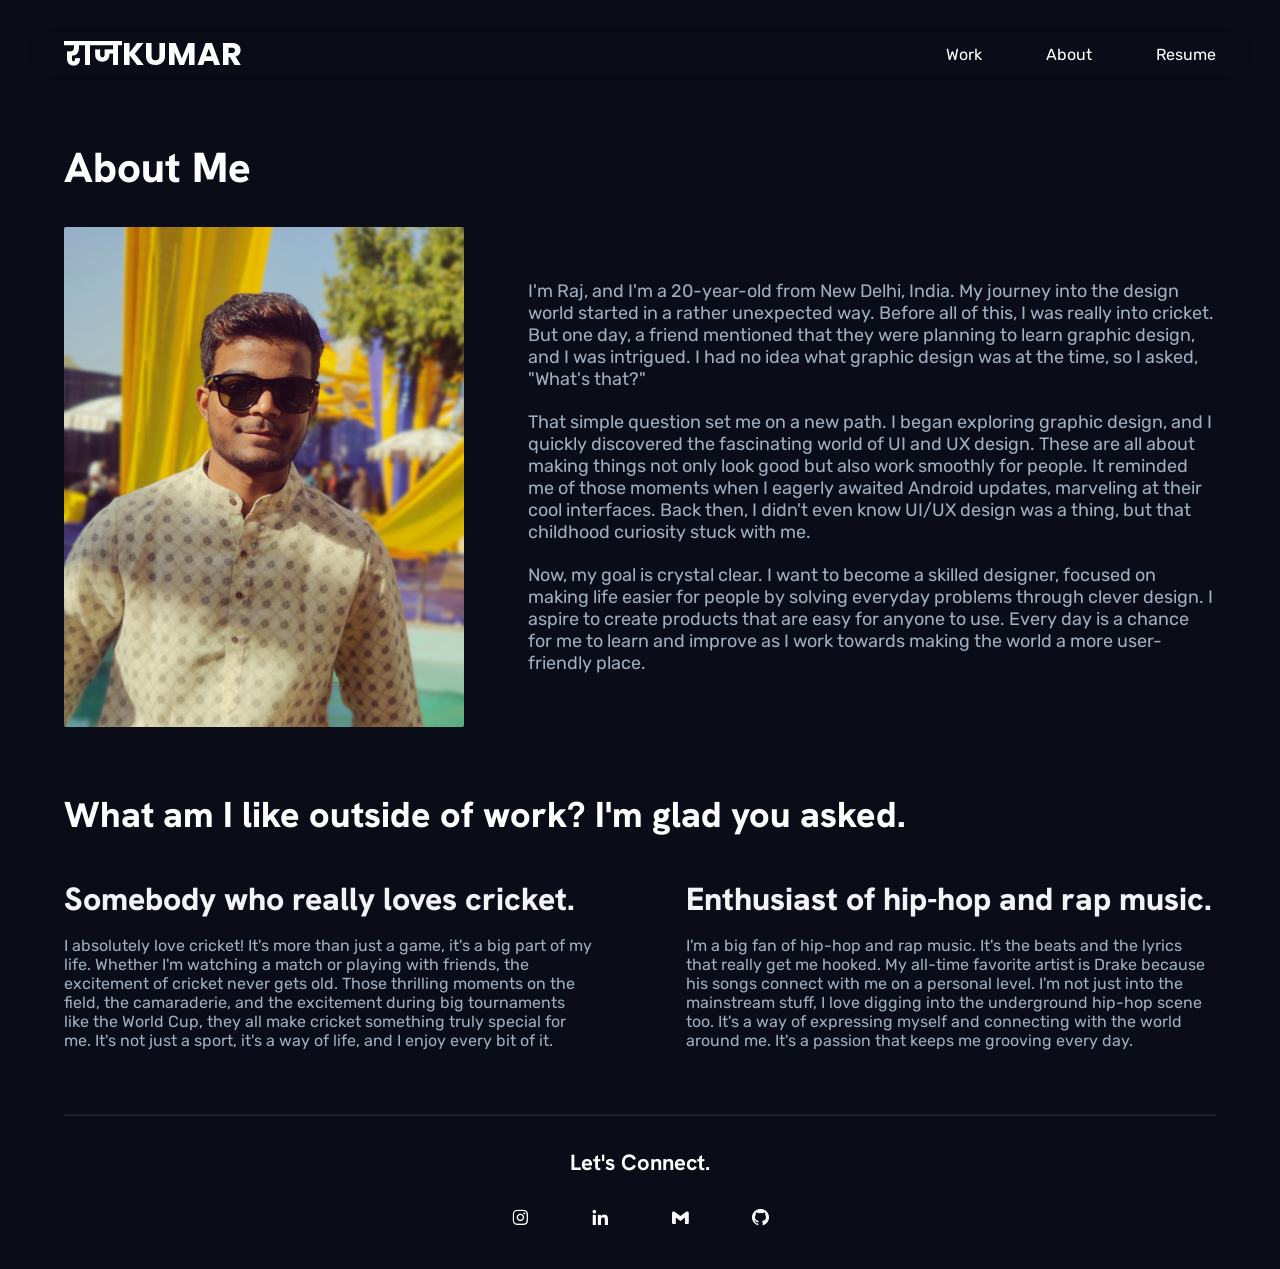
==== about.html @ a44aae08 "logo" ====
<!DOCTYPE html>
<html lang="en">
<head>
    <meta charset="UTF-8">
    <!-- <link rel="shortcut icon" type="x-icon" href="/assets/mylogo.png"> -->
    <meta name="viewport" content="width=device-width, initial-scale=1.0">
    <title>About</title>
    <link rel="stylesheet" href="https://unpkg.com/aos@next/dist/aos.css" />
    <link rel="stylesheet" href="portfolio.css">
    <link href='https://unpkg.com/boxicons@2.1.4/css/boxicons.min.css' rel='stylesheet'>
</head>
<body>
    <header class="header">
        <a href="" class="logo">राजKUMAR</a>
        <input type="checkbox" id="check">
        <label for="check" class="icons">
            <i class='bx bx-menu' id="menu-icon"></i>
            <i class='bx bx-x' id="close-icon"></i>
        </label>
        <nav class="navbar">
            <a href="index.html">Work</a>
            <a href="about.html">About</a>
            <a href="https://drive.google.com/file/d/1mT6fViqq5W_BHvOGRL65xUou-AU0VPYD/view?usp=drivesdk" target="_blank">Resume</a>
        </nav>
    </header>
    <main data-aos="zoom">
        <h5 class="about">About Me</h5>
        <div class="me-section">
            <img src="./assets/IMG_20230720_171035_778.jpg" class="me">
            <div class="myself">
            <p>I'm Raj, and I'm a 20-year-old from New Delhi, India. My journey into the design world started in a rather unexpected way. Before all of this, I was really into cricket. But one day, a friend mentioned that they were planning to learn graphic design, and I was intrigued. I had no idea what graphic design was at the time, so I asked, "What's that?"</p>
            <br>
            <p>That simple question set me on a new path. I began exploring graphic design, and I quickly discovered the fascinating world of UI and UX design. These are all about making things not only look good but also work smoothly for people. It reminded me of those moments when I eagerly awaited Android updates, marveling at their cool interfaces. Back then, I didn't even know UI/UX design was a thing, but that childhood curiosity stuck with me.</p>
            <br>
            <p>Now, my goal is crystal clear. I want to become a skilled designer, focused on making life easier for people by solving everyday problems through clever design. I aspire to create products that are easy for anyone to use. Every day is a chance for me to learn and improve as I work towards making the world a more user-friendly place.</p>
            </div>
        </div>
        <h6 class="question">What am I like outside of work? I'm glad you asked.</h6>
        <div class="hobbies">
            <div id="cricket">
                <h6>
                    Somebody who really loves cricket.
                </h6>
                <p>I absolutely love cricket! It's more than just a game, it's a big part of my life. Whether I'm watching a match or playing with friends, the excitement of cricket never gets old. Those thrilling moments on the field, the camaraderie, and the excitement during big tournaments like the World Cup, they all make cricket something truly special for me. It's not just a sport, it's a way of life, and I enjoy every bit of it.</p>
            </div>
            <div id="music">
                <h6>
                    Enthusiast of hip-hop and rap music.
                </h6>
                <p>I'm a big fan of hip-hop and rap music. It's the beats and the lyrics that really get me hooked. My all-time favorite artist is Drake because his songs connect with me on a personal level. I'm not just into the mainstream stuff, I love digging into the underground hip-hop scene too. It's a way of expressing myself and connecting with the world around me. It's a passion that keeps me grooving every day.</p>
            </div>
        </div>
    </main>
    <footer class="footer">
        <hr>
        <h5 id="bottom-text">Let's Connect.</h5>
    <div class="social"><div class="bottom-icons">
            <a href="https://instagram.com/rajkumar.uiux?igshid=OGQ5ZDc2ODk2ZA==" target="_blank">
                <i class='bx bxl-instagram'></i>
            </a>
            <a href="https://www.linkedin.com/in/raj-kumar-0588a4281" target="_blank">
                <i class='bx bxl-linkedin' ></i>
            </a>
            <a href="mailto:rahulkumxr@gmail.com" target="_blank">
                <i class='bx bxl-gmail' ></i>
            </a>
            <a href="https://github.com/rajkumxr" target="_blank">
                <i class='bx bxl-github' ></i>
            </a>
        </div>
    </div>
    </footer>
    <script src="https://unpkg.com/aos@next/dist/aos.js"></script>
  <script>
    AOS.init({
        offset: 300,
            duration: 700,
            easing: 'ease',
    });
  </script>
</body>
</html>
---- portfolio.css ----
@import url('https://fonts.googleapis.com/css2?family=Hanken+Grotesk:wght@400;500;600;700;800;900&display=swap');
@import url('https://fonts.googleapis.com/css2?family=Rubik:wght@400;500;600;700;800;900&display=swap');
@import url('https://fonts.googleapis.com/css2?family=Poppins:wght@500;600;700;800&display=swap');

*{
    margin: 0;
    padding: 0;
    box-sizing: border-box;
    font-family: 'Hanken Grotesk', sans-serif;
}
html{
    scroll-behavior: smooth;
}

body{
    min-height: 100vh;
    background-color: rgb(10, 13, 23);
}
.header{
    position: sticky;
    top: 0;
    left: 0;
    width: 100%;
    padding: 30px 64px;
    display: flex;
    justify-content: space-between;
    align-items: center ;
    z-index: 100 ;
}
.header::before {
    content: '';
    position: absolute;
    top: 0;
    left: 0;
    width: 100%;
    height: 100%;
    background: transparent;
    backdrop-filter: saturate(100%) blur(20px);
    z-index: -1;
}
.logo{
    font-size: 32px;
    color: white;
    text-decoration: none;
    font-weight: 700;
    font-family: 'poppins', sans-serif;
}

.navbar a{
    font-size: 16px;
    color: white;
    text-decoration: none;
    font-weight: 400;
    margin-left: 60px;
    font-family: 'rubik', sans-serif;
}
#check{
    display: none;
}
.icons{
    position: absolute;
    right: 5%;
    font-size: 30px;
    color: white;
    cursor: pointer;
    display: none;
}
/* .main{
    height: 100vh;
} */
#memoji{
    display: flex;
    align-items: center;
    justify-content: center;
    padding: 16px 0px;
}
#memoji-photo{
    height: 264px;
    width: 264px;
    background-image: url(./assets/memoji.jpeg);
    background-size: cover;
    background-position: center;
    background-repeat: no-repeat;
    background-origin: content-box;
    border-radius: 50%;
}
.heading{
    font-size: 40px;
    font-weight: 800;
    margin:auto;
    max-width: 1024px;
    color: #ffffff;
    text-align: center;
    min-height: 104px;
}
.para{
    font-size: 22px;
    font-family: 'rubik', sans-serif;
    margin: auto;
    color: rgb(160, 174, 192);
    max-width: 1024px;
    text-align: center;
    padding-bottom: 32px;
}
#navbutton{
    padding: 32px;
    display: flex;
    justify-content: center;
    align-items: center;
}
.dive-in{
    font-weight: 500;
    color: white;
    font-size: 16px;
    font-family: 'rubik', sans-serif;
    padding: 12px 16px;
    border-radius: 4px;
    background-image: linear-gradient(#3f78e1, #0b50c0);
    display: flex;
    align-items: center;
    justify-content: center;
    border: none;
    text-decoration: none;
}
.dive-in:hover{
    background-image: linear-gradient(#2d67d3, #0b47a8);
    cursor: pointer;
}
.dive-in #arrow-down{
    font-size: 24px;
    padding-left: 4px;
}
#scroll{
    height: 100%;
    width: 100%;
    padding-top: 112px;

}
#selected{
    font-size: 36px;
    font-weight: 800;
    margin: 0px 64px 32px;
    color: #ffffff;
}

.row-1{
    display: flex;
    justify-content: space-between;
    align-items: center;
    margin: 0px 64px 64px;
}

#moneytracker{
    width: 48%;
    height: 100%;
    overflow: hidden;
    text-decoration: none;
}
#moneytracker .img{
    height: 430px;
    background-image: url(./assets/Moneytracker.jpg);
    background-size: cover;
    background-position: center;
    background-repeat: no-repeat;
    background-origin: content-box;
    margin-bottom: 32px;
    border-radius: 2px;
}
#moneytracker h6{
    font-size: 30px;
    font-weight: 800;
    margin-bottom: 8px;
    color: white;
}
#moneytracker p{
    color: rgb(160, 174, 192);
    font-family: 'rubik', sans-serif;
    font-size: 18px;
}
#website h6{
    font-size: 30px;
    font-weight: 800;
    margin-bottom: 8px;
    color: white;
}
#website p{
    color: rgb(160, 174, 192);
    font-family: 'rubik', sans-serif;
    font-size: 18px;
}
#website{
    width: 48%;
    height: 100%;
    overflow: hidden;
    text-decoration: none;
}
#website .img{
    height: 430px;
    background-image: url(./assets/Website.jpg);
    background-size: cover;
    background-position: center;
    background-repeat: no-repeat;
    background-origin: content-box;
    margin-bottom: 32px;
    border-radius: 2px;
}


.row-2{
    display: flex;
    justify-content: space-between;
    align-items: center;
    margin: 0px 64px 64px;
}

#isro{
    width: 48%;
    height: 100%;
    overflow: hidden;
    text-decoration: none;
}
#isro .img{
    height: 430px;
    background-image: url(./assets/bg.jpg);
    background-size: cover;
    background-position: center;
    background-repeat: no-repeat;
    background-origin: content-box;
    margin-bottom: 32px;
    border-radius: 2px;
}
#isro h6{
    font-size: 30px;
    font-weight: 800;
    margin-bottom: 8px;
    color: white;
}
#isro p{
    color: rgb(160, 174, 192);
    font-family: 'rubik', sans-serif;
    font-size: 18px;
}
#covid h6{
    font-size: 30px;
    font-weight: 800;
    margin-bottom: 8px;
    color: white;
}
#covid p{
    color: rgb(160, 174, 192);
    font-family: 'rubik', sans-serif;
    font-size: 18px;
}
#covid{
    width: 48%;
    height: 100%;
    overflow: hidden;
    text-decoration: none;
}
#covid .img{
    height: 430px;
    background-image: url(./assets/Bg\ covid.jpg);
    background-size: cover;
    background-position: center;
    background-repeat: no-repeat;
    background-origin: content-box;
    margin-bottom: 32px;
    border-radius: 2px;
}

.footer hr{
    opacity: 0.1;
    color: #8E8E93;
    margin-bottom: 32px;
}
.footer{
    /* position: absolute;
    bottom: 0;
    top: 100%;
    left: 0;
    right: 0;  */
    margin: 0px 64px;
}
.footer .bottom-icons a{
    color: white;
}
#bottom-text{
    text-align: center;
    font-size: 22px;
    font-weight: 700;
    margin-bottom: 20px;
    color: white;
}
.bottom-icons{
    display: inline-flex;
    justify-content: space-between;
    align-items: center;
    font-size: 20px;
    margin-bottom: 32px;
    text-align: center;
}
.bottom-icons a{
    width: 80px;
    text-align: center;
}
.social{
    display: flex;
    justify-content: center;
    align-items: center;
}
.social .bottom-icons i{
    padding: 10px;
}

.me-section{
    margin: 0px 64px;
    margin-bottom: 64px;
    height: 400px;
    display: flex;
    justify-content: center;
    align-items: center;
}


.about{
    font-size: 42px;
    font-weight: 800;
    margin: 32px 64px;
    display: block;
    color: white;
}
.me{
    width: 350px;
    height: 100%;
    object-fit: cover;
    border-radius: 4px;
}
.myself{
    margin-left: 64px;
    display: block;
}
.myself p{
    font-family: 'rubik', sans-serif;
    font-size: 18px;
    color: rgb(160, 174, 192)
}

.question{
    font-size: 36px;
    font-weight: 800;
    margin: 0px 64px;
    margin-bottom: 40px;
    color: white;
}

.hobbies{
    margin: 0px 64px;
    display: flex;
    justify-content: space-between;
    align-items: center;
    margin-bottom: 64px;
    color: #F2F2F7;
}

#cricket{
    width: 46%;
}
#music{
    width: 46%;
}

#cricket h6{
    font-size: 32px;
    font-weight: 800;
    margin-bottom: 16px;
}
#cricket p{
    color: rgb(160, 174, 192);
    font-family: 'rubik', sans-serif;
    font-size: 18px;
}

#music h6{
    font-size: 32px;
    font-weight: 800;
    margin-bottom: 16px;
}

#music p{
    color: rgb(160, 174, 192);
    font-family: 'rubik', sans-serif;
    font-size: 18px;
}
.social .bottom-icons i:hover{
    background-color: rgba(51, 58, 96, 0.441);
    border-radius: 4px;
}

.head{
    height: 100vh;
    color: rgb(160, 174, 192);
    display: flex;
    align-items: center;
    justify-content: center;
}

@media (max-width: 1312px) {
    #moneytracker .img{
        height: 370px;
        background-image: url(./assets/Moneytracker.jpg);
        background-size: cover;
        background-position: center;
        background-repeat: no-repeat;
        background-origin: content-box;
        margin-bottom: 32px;
        border-radius: 2px;
    }
    #website .img{
        height: 370px;
        background-image: url(./assets/Website.jpg);
        background-size: cover;
        background-position: center;
        background-repeat: no-repeat;
        background-origin: content-box;
        margin-bottom: 32px;
        border-radius: 2px;
    }

    #isro .img{
        height: 370px;
        background-image: url(./assets/bg.jpg);
        background-size: cover;
        background-position: center;
        background-repeat: no-repeat;
        background-origin: content-box;
        margin-bottom: 32px;
        border-radius: 2px;
    }
    #covid .img{
        height: 370px;
        background-image: url(./assets/Bg\ covid.jpg);
        background-size: cover;
        background-position: center;
        background-repeat: no-repeat;
        background-origin: content-box;
        margin-bottom: 32px;
        border-radius: 2px;
    }
    
    .me-section{
        margin: 0px 64px;
        margin-bottom: 64px;
        height: 100%;
        display: flex;
        justify-content: center;
        align-items: center;
    }
    .me{
        width: 400px;
        height: 500px;
        object-fit: cover;
        border-radius: 2px;
    }
    .myself{
        font-size: 16px;
        margin-left: 64px;
        display: block;
        color: #F2F2F7;
        text-overflow: clip;
    }
    #cricket p{
        font-size: 16px;
    }
    #music p{
        font-size: 16px;
    }
    .social .bottom-icons i:hover{
        background-color: rgba(51, 58, 96, 0.441);
        border-radius: 4px;
    }

}

@media (max-width: 992px) {
    .header{
        padding: 20px 32px;
    }
    .heading{
        font-size: 48px;
        font-weight: 800;
        text-align: center;
        margin: auto;
        max-width: 664px;
        min-height: 249px;
    }
    .para{
        font-size: 22px;
        font-family: 'rubik', sans-serif;
        text-align: center;
        margin: auto;
        color: rgb(160, 174, 192);
        max-width: 664px;
    }
    #selected{
        font-size: 36px;
        font-weight: 800;
        margin: 0px 32px 32px;
        color: #ffffff;
    }
    
    .row-1{
        display: block;
        margin: 0px 32px;
    }
    #moneytracker{
        width: 100%;
        height: 100%;
        text-decoration: none;
    }
    #moneytracker .img{
        height: 460px;
        background-image: url(./assets/Moneytracker.jpg);
        background-size: cover;
        background-position: center;
        background-repeat: no-repeat;
        background-origin: content-box;
        margin-bottom: 24px;
        border-radius: 2px;
    }
    #moneytracker h6{
        font-size: 30px;
        font-weight: 800;
        margin-bottom: 8px;
        color: white;
    }
    #moneytracker p{
        font-size: 20px;
        color: rgb(160, 174, 192);
        margin-bottom: 32px;
    }
    #website{
        width: 100%;
        height: 100%;
        text-decoration: none;
    }
    #website .img{
        height: 520px;
        background-image: url(./assets/Website.jpg);
        background-size: cover;
        background-position: center;
        background-repeat: no-repeat;
        background-origin: content-box;
        margin-bottom: 24px;
        border-radius: 2px;
    }
    #website h6{
        font-size: 30px;
        font-weight: 800;
        margin-bottom: 8px;
        color: white;
    }
    #website p{
        font-size: 20px;
        color: rgb(160, 174, 192);
        margin-bottom: 32px;
    }

    .row-2{
        display: block;
        margin: 0px 32px;
    }
    #isro{
        width: 100%;
        height: 100%;
        text-decoration: none;
    }
    #isro .img{
        height: 520px;
        background-image: url(./assets/bg.jpg);
        background-size: cover;
        background-position: center;
        background-repeat: no-repeat;
        background-origin: content-box;
        margin-bottom: 24px;
        border-radius: 2px;
    }
    #isro h6{
        font-size: 30px;
        font-weight: 800;
        margin-bottom: 8px;
        color: white;
    }
    #isro p{
        font-size: 20px;
        color: rgb(160, 174, 192);
        margin-bottom: 32px;
    }
    #covid{
        width: 100%;
        height: 100%;
        text-decoration: none;
    }
    #covid .img{
        height: 520px;
        background-image: url(./assets/Bg\ covid.jpg);
        background-size: cover;
        background-position: center;
        background-repeat: no-repeat;
        background-origin: content-box;
        margin-bottom: 24px;
        border-radius: 2px;
    }
    #covid h6{
        font-size: 30px;
        font-weight: 800;
        margin-bottom: 8px;
        color: white;
    }
    #covid p{
        font-size: 20px;
        color: rgb(160, 174, 192);
        margin-bottom: 32px;
    }
    .about{
        font-size: 40px;
        font-weight: 800;
        margin: 32px 32px;
    }
    .me-section{
        margin: 0px 32px;
        height: 100%;
        display: block;
        margin: auto;
        width: 100%;
    }
    .me{
        width: 650px;
        height: 700px;
        object-fit: cover;
        display: block;
        margin: auto;
        margin-bottom: 32px;
        border-radius: 2px;
    }
    .myself{
        margin: 0px 32px;
        margin-bottom: 32px;
        display: block;
        font-size: 20px;
        height: 100%;
    }
    .question{
        font-size: 30px;
        font-weight: 800;
        margin: 0px 32px;
        margin-bottom: 32px;
    }
    .hobbies{
        margin: 0px 32px;
        display: block;
        margin-bottom: 32px;
    }
    #cricket h6{
        font-size: 30px;
        font-weight: 800;
        margin-bottom: 16px;
    }
    #cricket p{
        font-size: 20px;
        margin-bottom: 32px;
    }
    #music h6{
        font-size: 30px;
        font-weight: 800;
        margin-bottom: 16px;
    }
    #music p{
        font-size: 20px;
        margin-bottom: 32px;
    }
    #cricket{
        width: 100%;
        margin-bottom: 16px;
    }
    #music{
        width: 100%;
        margin-bottom: 16px;
    }
    .footer{
        margin: 0px 32px;
    }
    #bottom-text{
        text-align: center;
        font-size: 22px;
        margin: 16px;
    }
    .bottom-icons a{
        width: 80px;
        font-size: 22px;
    }

}
@media (max-width: 688px) {
    .icons{
        display: inline-flex;
    }
    #check:checked~.icons #menu-icon{
        display: none;
    }
    .icons #close-icon{
        display: none;
    }
    #check:checked~.icons #close-icon{
        display: block;
    }
    .navbar{
        position: absolute;
        top: 100%;
        left: 0;
        width: 100%;
        height: 0;
        background: transparent;
        backdrop-filter: blur(70px);
        overflow: hidden;
        transition: 0.3s ease;
    }
    #check:checked~.navbar{
        height: 170px;
    }
    .navbar a {
        display: block;
        font-size: 22px;
        margin: 20px;
        text-align: center;
    }
    #bottom-text{
        text-align: center;
        font-size: 20px;
        margin: 16px;
    }
    .bottom-icons a{
        width: 80px;
        font-size: 18px;
    }
    .footer{
        margin: 0px 32px;
    }
    /* .main{
        height: 100vh;
    } */
    #memoji-photo{
        height: 264px;
        width: 264px;
    }
    .heading{
        font-size: 28px;
        font-weight: 800;
        margin: 0px 16px;
        min-height: 148px;
    }
    .para{
        font-size: 18px;
        font-family: 'rubik', sans-serif;
        margin: 0px 16px;
        color: rgb(160, 174, 192);
    }
    #navbutton{
        padding: 48px;
    }
    #selected{
        font-size: 30px;
        font-weight: 800;
        margin: 0px 32px 16px;
        color: #ffffff;
        display: block;
    }
    
    .row-1{
        display: block;
        margin: 0px 32px 16px;
    }
    #moneytracker{
        width: 100%;
        height: 100%;
        text-decoration: none;
    }
    #moneytracker .img{
        height: 220px;
        background-image: url(./assets/Moneytracker.jpg);
        background-size: cover;
        background-position: center;
        background-repeat: no-repeat;
        background-origin: content-box;
        margin-bottom: 16px;
        border-radius: 2px;
    }
    #moneytracker h6{
        font-size: 26px;
        font-weight: 800;
        margin-bottom: 8px;
        color: white;
    }
    #moneytracker p{
        font-size: 18px;
        color: rgb(160, 174, 192);
        margin-bottom: 32px;
    }
    #website{
        width: 100%;
        height: 100%;
        text-decoration: none;
    }
    #website .img{
        height: 220px;
        background-image: url(./assets/Website.jpg);
        background-size: cover;
        background-position: center;
        background-repeat: no-repeat;
        background-origin: content-box;
        margin-bottom: 16px;
        border-radius: 2px;
    }
    #website h6{
        font-size: 26px;
        font-weight: 800;
        margin-bottom: 8px;
        color: white;
    }
    #website p{
        font-size: 18px;
        color: rgb(160, 174, 192);
    }

    .row-1{
        display: block;
        margin: 0px 32px 16px;
    }
    #isro{
        width: 100%;
        height: 100%;
        text-decoration: none;
    }
    #isro .img{
        height: 220px;
        background-image: url(./assets/bg.jpg);
        background-size: cover;
        background-position: center;
        background-repeat: no-repeat;
        background-origin: content-box;
        margin-bottom: 16px;
        border-radius: 2px;
    }
    #isro h6{
        font-size: 26px;
        font-weight: 800;
        margin-bottom: 8px;
        color: white;
    }
    #isro p{
        font-size: 18px;
        color: rgb(160, 174, 192);
        margin-bottom: 32px;
    }
    #covid{
        width: 100%;
        height: 100%;
        text-decoration: none;
    }
    #covid .img{
        height: 220px;
        background-image: url(./assets/Bg\ covid.jpg);
        background-size: cover;
        background-position: center;
        background-repeat: no-repeat;
        background-origin: content-box;
        margin-bottom: 16px;
        border-radius: 2px;
    }
    #covid h6{
        font-size: 26px;
        font-weight: 800;
        margin-bottom: 8px;
        color: white;
    }
    #covid p{
        font-size: 18px;
        color: rgb(160, 174, 192);
    }
    .about{
        font-size: 36px;
        font-weight: 800;
        margin: 16px 32px;
    }
    .me-section{
        margin: 0px 32px;
        height: 100%;
        display: block;
        margin: auto;
        width: 100%;
    }
    .me{
        width: 350px;
        height: 400px;
        object-fit: cover;
        display: block;
        margin: auto;
        margin-bottom: 32px;
        border-radius: 2px;
    }
    .myself{
        margin: 0px 32px;
        margin-bottom: 32px;
        display: block;
        height: 100%;
    }
    .myself p{
        font-size: 18px;
    }
    .question{
        font-size: 30px;
        font-weight: 800;
        margin: 0px 32px;
        margin-bottom: 16px;
    }
    .hobbies{
        margin: 0px 32px;
        display: block;
        margin-bottom: 32px;
    }
    #cricket h6{
        font-size: 28px;
        font-weight: 800;
        margin-bottom: 16px;
    }
    #cricket p{
        font-size: 18px;
    }
    #music h6{
        font-size: 28px;
        font-weight: 800;
        margin-bottom: 16px;
    }
    #music p{
        font-size: 18px;
    }
    #cricket{
        width: 100%;
        margin-bottom: 32px;
    }
    #music{
        width: 100%;
        margin-bottom: 32px;
    }
.head{
    height: 700px;
    color: rgb(160, 174, 192);
    text-align: center;
}
}
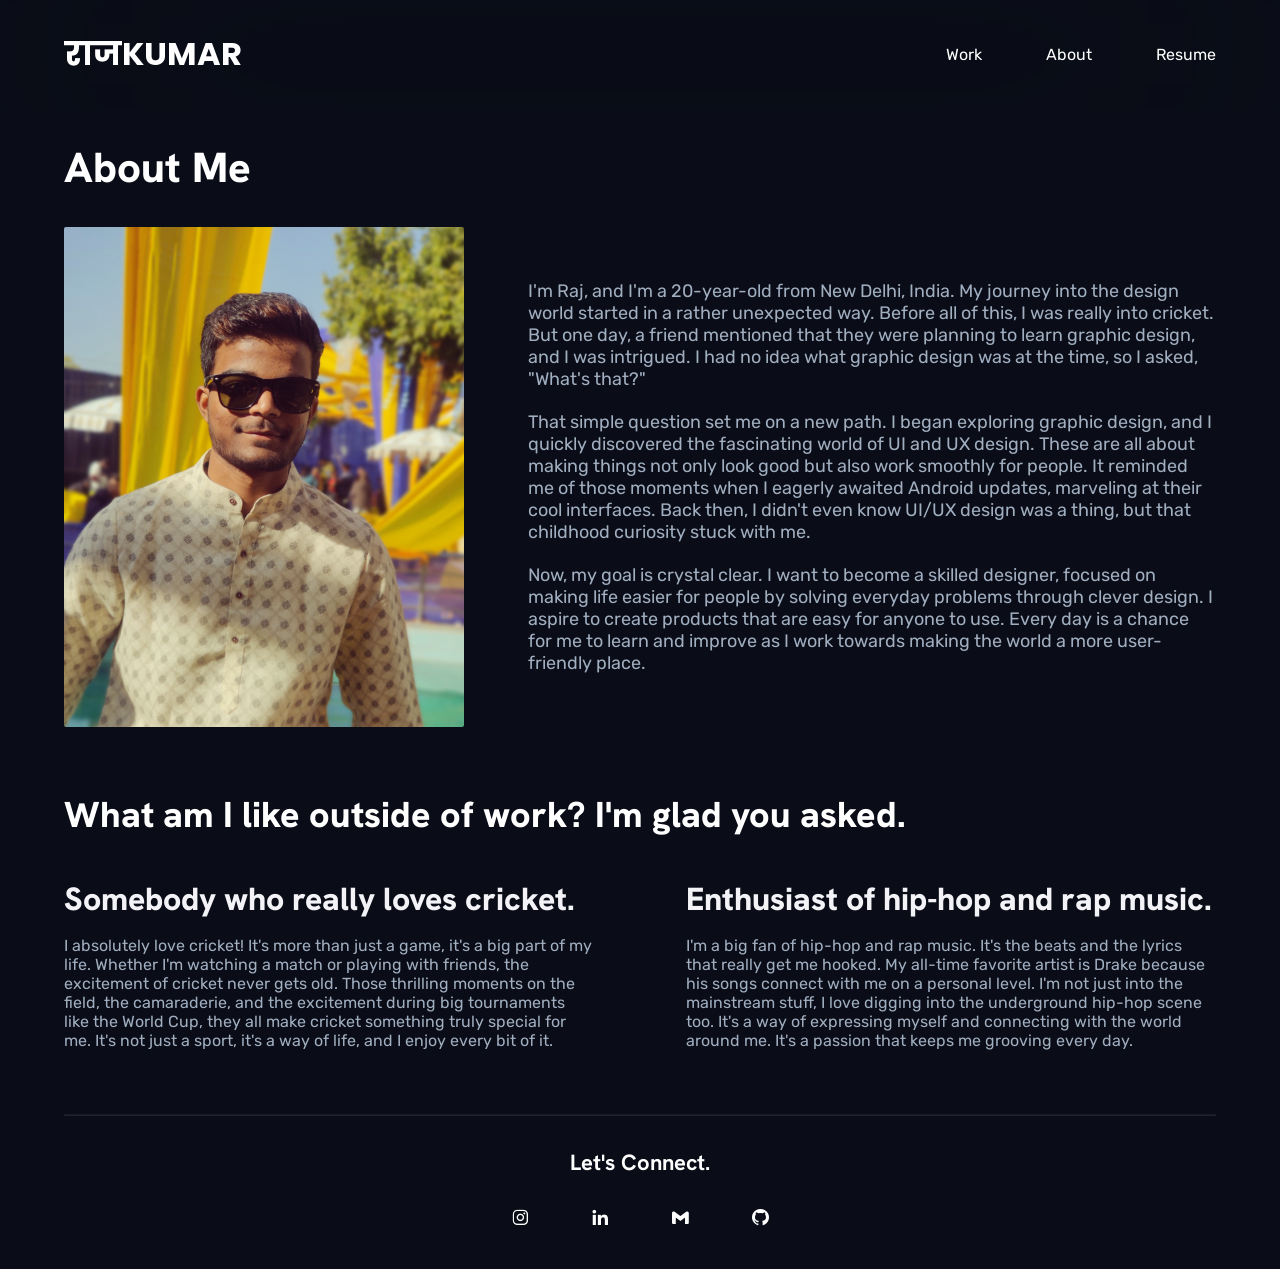
==== commit 59601a49: "logo" ====
--- a/about.html
+++ b/about.html
@@ -3,6 +3,7 @@
 <head>
     <meta charset="UTF-8">
     <!-- <link rel="shortcut icon" type="x-icon" href="/assets/mylogo.png"> -->
+    <link rel="shortcut icon" href="/favicon_io/favicon.ico" type="image/x-icon">
     <meta name="viewport" content="width=device-width, initial-scale=1.0">
     <title>About</title>
     <link rel="stylesheet" href="https://unpkg.com/aos@next/dist/aos.css" />
--- a/portfolio.css
+++ b/portfolio.css
@@ -35,7 +35,7 @@
     width: 100%;
     height: 100%;
     background: transparent;
-    backdrop-filter: saturate(100%) blur(20px);
+    backdrop-filter: saturate(100%) blur(132px);
     z-index: -1;
 }
 .logo{
@@ -720,7 +720,7 @@
         width: 100%;
         height: 0;
         background: transparent;
-        backdrop-filter: blur(70px);
+        backdrop-filter: saturate(100%) blur(132px);
         overflow: hidden;
         transition: 0.3s ease;
     }
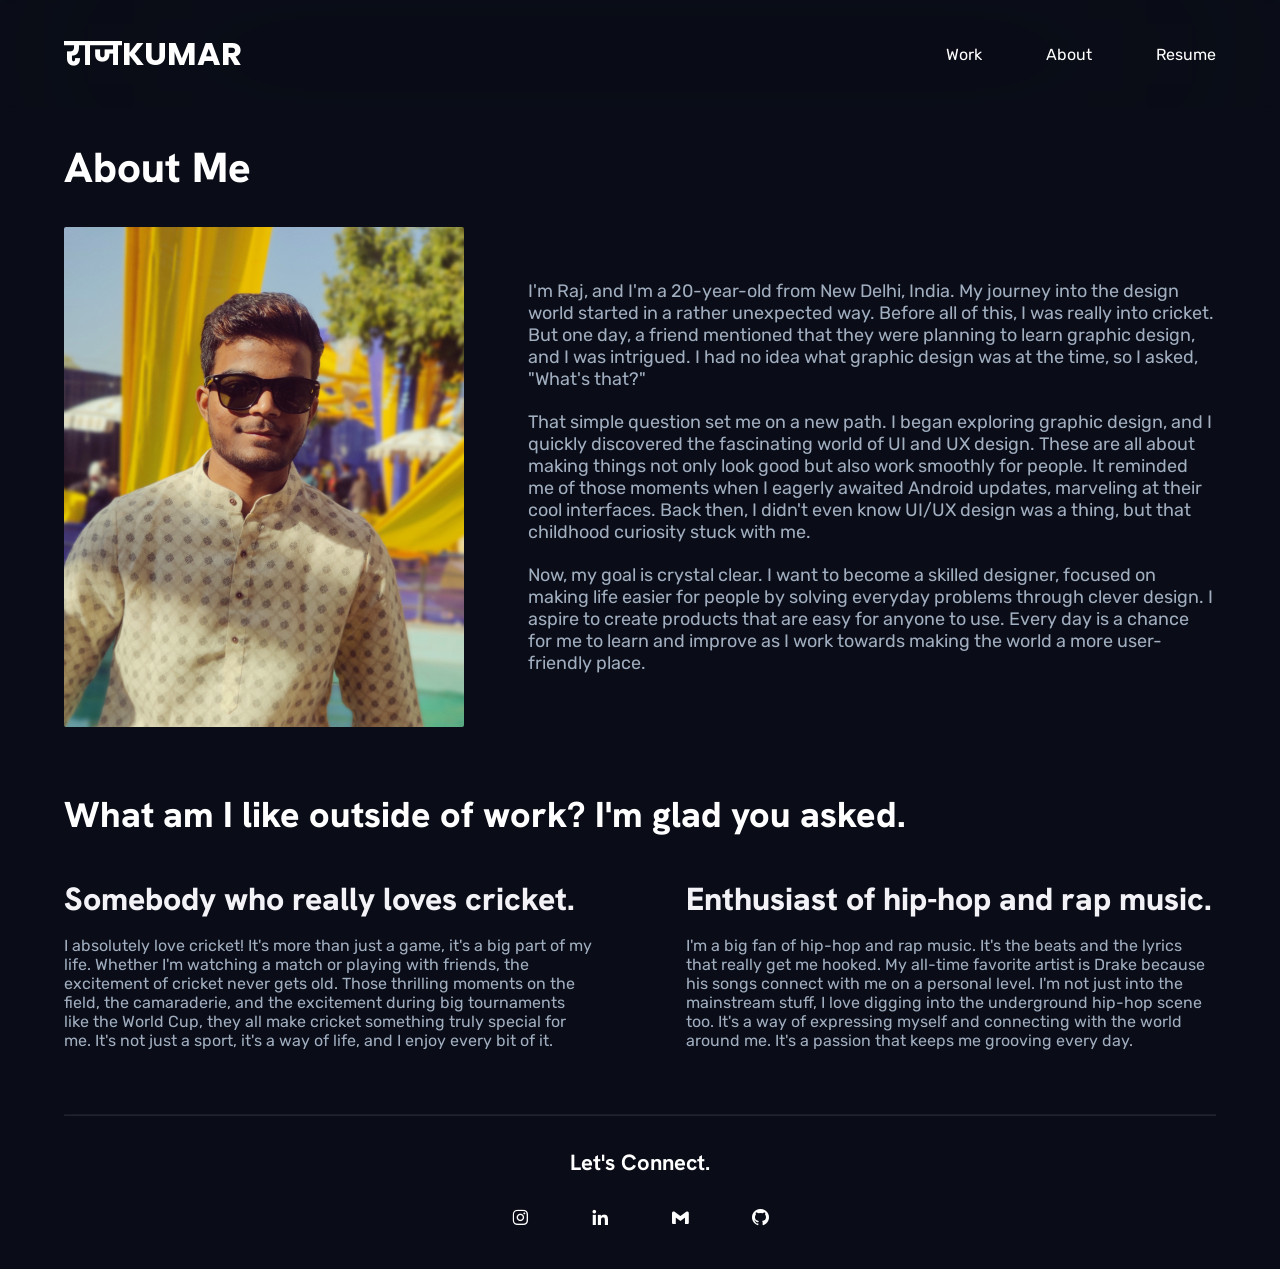
==== commit 00df379a: "aos" ====
--- a/about.html
+++ b/about.html
@@ -3,14 +3,14 @@
 <head>
     <meta charset="UTF-8">
     <!-- <link rel="shortcut icon" type="x-icon" href="/assets/mylogo.png"> -->
-    <link rel="shortcut icon" href="/favicon_io/favicon.ico" type="image/x-icon">
+    <link rel="shortcut icon" href="favicon.ico" type="image/x-icon">
     <meta name="viewport" content="width=device-width, initial-scale=1.0">
-    <title>About</title>
+    <title>About Me - Raj Kumar</title>
     <link rel="stylesheet" href="https://unpkg.com/aos@next/dist/aos.css" />
     <link rel="stylesheet" href="portfolio.css">
     <link href='https://unpkg.com/boxicons@2.1.4/css/boxicons.min.css' rel='stylesheet'>
 </head>
-<body>
+<body data-aos="zoom" data-aos-delay="300">
     <header class="header">
         <a href="" class="logo">राजKUMAR</a>
         <input type="checkbox" id="check">
@@ -24,7 +24,7 @@
             <a href="https://drive.google.com/file/d/1mT6fViqq5W_BHvOGRL65xUou-AU0VPYD/view?usp=drivesdk" target="_blank">Resume</a>
         </nav>
     </header>
-    <main data-aos="zoom">
+    <main>
         <h5 class="about">About Me</h5>
         <div class="me-section">
             <img src="./assets/IMG_20230720_171035_778.jpg" class="me">
--- a/portfolio.css
+++ b/portfolio.css
@@ -65,9 +65,9 @@
     cursor: pointer;
     display: none;
 }
-/* .main{
+.main{
     height: 100vh;
-} */
+} 
 #memoji{
     display: flex;
     align-items: center;
@@ -114,7 +114,7 @@
     font-size: 16px;
     font-family: 'rubik', sans-serif;
     padding: 12px 16px;
-    border-radius: 4px;
+    border-radius: 2px;
     background-image: linear-gradient(#3f78e1, #0b50c0);
     display: flex;
     align-items: center;
@@ -130,16 +130,15 @@
     font-size: 24px;
     padding-left: 4px;
 }
-#scroll{
+/* #scroll{
     height: 100%;
     width: 100%;
     padding-top: 112px;
-
-}
+} */
 #selected{
     font-size: 36px;
     font-weight: 800;
-    margin: 0px 64px 32px;
+    margin: 32px 64px;
     color: #ffffff;
 }
 
@@ -227,7 +226,7 @@
     background-repeat: no-repeat;
     background-origin: content-box;
     margin-bottom: 32px;
-    border-radius: 2px;
+    border-radius: 2x;
 }
 #isro h6{
     font-size: 30px;
@@ -268,6 +267,95 @@
     border-radius: 2px;
 }
 
+
+
+/* Writing */
+
+
+
+#line1{
+    opacity: 0.1;
+    color: #8E8E93;
+    margin: 0px 64px 32px;
+}
+
+#writing-section{
+    /* max-width: 1348px; */
+    margin: auto;
+    padding: 32px 64px;
+}
+#writing{
+    font-size: 36px;
+    font-weight: 800;
+    color: #ffffff;
+}
+.first-article{
+    padding: 32px 0px;
+    display: flex;
+    justify-content: space-between;
+    align-items: center;
+    text-decoration: none;
+}
+#info-1{
+    width: 72%;
+}
+#info-1 h6{
+    font-size: 30px;
+    font-weight: 800;
+    margin-bottom: 8px;
+    color: white;
+}
+#info-1 p{
+    color: rgb(160, 174, 192);
+    font-family: 'rubik', sans-serif;
+    font-size: 18px;
+}
+#f-a-bg{
+    width: 26%;
+    height: 240px;
+    background-image: url(./assets/writing/first.jpg);
+    background-size: cover;
+    background-position: center;
+    background-repeat: no-repeat;
+    background-origin: content-box;
+    border-radius: 2px;
+}
+.second-article{
+    padding: 32px 0px;
+    display: flex;
+    justify-content: space-between;
+    align-items: center;
+    text-decoration: none;
+}
+#info-2{
+    width: 72%;
+}
+#info-2 h6{
+    font-size: 30px;
+    font-weight: 800;
+    margin-bottom: 8px;
+    color: white;
+}
+#info-2 p{
+    color: rgb(160, 174, 192);
+    font-family: 'rubik', sans-serif;
+    font-size: 18px;
+}
+#s-a-bg{
+    width: 26%;
+    height: 240px;
+    background-image: url(./assets/writing/second.jpg);
+    background-size: cover;
+    background-position: center;
+    background-repeat: no-repeat;
+    background-origin: content-box;
+    border-radius: 2px;
+}
+
+/* footer Section */
+
+
+
 .footer hr{
     opacity: 0.1;
     color: #8E8E93;
@@ -312,6 +400,12 @@
     padding: 10px;
 }
 
+
+
+/* About Page */
+
+
+
 .me-section{
     margin: 0px 64px;
     margin-bottom: 64px;
@@ -333,7 +427,7 @@
     width: 350px;
     height: 100%;
     object-fit: cover;
-    border-radius: 4px;
+    border-radius: 2px;
 }
 .myself{
     margin-left: 64px;
@@ -393,7 +487,7 @@
 }
 .social .bottom-icons i:hover{
     background-color: rgba(51, 58, 96, 0.441);
-    border-radius: 4px;
+    border-radius: 2px;
 }
 
 .head{
@@ -446,7 +540,32 @@
         margin-bottom: 32px;
         border-radius: 2px;
     }
-    
+    /* writing section */
+
+
+    #f-a-bg{
+        width: 26%;
+        height: 194px;
+        background-image: url(./assets/writing/first.jpg);
+        background-size: cover;
+        background-position: center;
+        background-repeat: no-repeat;
+        background-origin: content-box;
+        border-radius: 2px;
+    }
+    #s-a-bg{
+        width: 26%;
+        height: 194px;
+        background-image: url(./assets/writing/second.jpg);
+        background-size: cover;
+        background-position: center;
+        background-repeat: no-repeat;
+        background-origin: content-box;
+        border-radius: 2px;
+    }
+
+
+    /* about section */
     .me-section{
         margin: 0px 64px;
         margin-bottom: 64px;
@@ -476,7 +595,7 @@
     }
     .social .bottom-icons i:hover{
         background-color: rgba(51, 58, 96, 0.441);
-        border-radius: 4px;
+        border-radius: 2px;
     }
 
 }
@@ -621,6 +740,96 @@
         color: rgb(160, 174, 192);
         margin-bottom: 32px;
     }
+
+    /* writing section */
+    
+
+    #line1{
+        opacity: 0.1;
+        color: #8E8E93;
+        margin: 0px 32px 16px;
+    }
+    
+    #writing-section{
+        /* max-width: 1348px; */
+        margin: auto;
+        padding: 16px 32px;
+    }
+    #writing{
+        font-size: 36px;
+        font-weight: 800;
+        color: #ffffff;
+        margin-bottom: 16px;
+    }
+    .first-article{
+        padding: 16px 0px;
+        display: flex;
+        justify-content: space-between;
+        align-items: center;
+        text-decoration: none;
+    }
+    #info-1{
+        width: 60%;
+    }
+    #info-1 h6{
+        font-size: 30px;
+        font-weight: 800;
+        margin-bottom: 8px;
+        color: white;
+    }
+    #info-1 p{
+        color: rgb(160, 174, 192);
+        font-family: 'rubik', sans-serif;
+        font-size: 20px;
+    }
+    #f-a-bg{
+        width: 34%;
+        height: 212px;
+        background-image: url(./assets/writing/first.jpg);
+        background-size: cover;
+        background-position: center;
+        background-repeat: no-repeat;
+        background-origin: content-box;
+        border-radius: 2px;
+    }
+    .second-article{
+        padding: 16px 0px;
+        display: flex;
+        justify-content: space-between;
+        align-items: center;
+        text-decoration: none;
+    }
+    #info-2{
+        width: 60%;
+    }
+    #info-2 h6{
+        font-size: 30px;
+        font-weight: 800;
+        margin-bottom: 8px;
+        color: white;
+    }
+    #info-2 p{
+        color: rgb(160, 174, 192);
+        font-family: 'rubik', sans-serif;
+        font-size: 18px;
+    }
+    #s-a-bg{
+        width: 34%;
+        height: 212px;
+        background-image: url(./assets/writing/second.jpg);
+        background-size: cover;
+        background-position: center;
+        background-repeat: no-repeat;
+        background-origin: content-box;
+        border-radius: 2px;
+    }
+
+
+
+    /* about section  */
+
+
+
     .about{
         font-size: 40px;
         font-weight: 800;
@@ -701,6 +910,9 @@
 
 }
 @media (max-width: 688px) {
+    .header{
+        padding: 20px 16px;
+    }
     .icons{
         display: inline-flex;
     }
@@ -743,7 +955,7 @@
         font-size: 18px;
     }
     .footer{
-        margin: 0px 32px;
+        margin: 0px 16px;
     }
     /* .main{
         height: 100vh;
@@ -770,14 +982,14 @@
     #selected{
         font-size: 30px;
         font-weight: 800;
-        margin: 0px 32px 16px;
+        margin: 0px 16px 16px;
         color: #ffffff;
         display: block;
     }
     
     .row-1{
         display: block;
-        margin: 0px 32px 16px;
+        margin: 0px 16px 16px;
     }
     #moneytracker{
         width: 100%;
@@ -785,7 +997,7 @@
         text-decoration: none;
     }
     #moneytracker .img{
-        height: 220px;
+        height: 248px;
         background-image: url(./assets/Moneytracker.jpg);
         background-size: cover;
         background-position: center;
@@ -811,7 +1023,7 @@
         text-decoration: none;
     }
     #website .img{
-        height: 220px;
+        height: 248px;
         background-image: url(./assets/Website.jpg);
         background-size: cover;
         background-position: center;
@@ -831,9 +1043,9 @@
         color: rgb(160, 174, 192);
     }
 
-    .row-1{
-        display: block;
-        margin: 0px 32px 16px;
+    .row-2{
+        display: block;
+        margin: 0px 16px 16px;
     }
     #isro{
         width: 100%;
@@ -841,7 +1053,7 @@
         text-decoration: none;
     }
     #isro .img{
-        height: 220px;
+        height: 248px;
         background-image: url(./assets/bg.jpg);
         background-size: cover;
         background-position: center;
@@ -867,7 +1079,7 @@
         text-decoration: none;
     }
     #covid .img{
-        height: 220px;
+        height: 248px;
         background-image: url(./assets/Bg\ covid.jpg);
         background-size: cover;
         background-position: center;
@@ -875,6 +1087,7 @@
         background-origin: content-box;
         margin-bottom: 16px;
         border-radius: 2px;
+
     }
     #covid h6{
         font-size: 26px;
@@ -886,13 +1099,98 @@
         font-size: 18px;
         color: rgb(160, 174, 192);
     }
+
+
+    /* writing section */
+
+
+    #line1{
+        opacity: 0.1;
+        color: #8E8E93;
+        margin: 0px 32px 16px;
+    }
+    #writing-section{
+        /* max-width: 1348px; */
+        margin: auto;
+        padding: 16px 16px;
+    }
+    #writing{
+        font-size: 30px;
+        font-weight: 800;
+        color: #ffffff;
+    }
+    .first-article{
+        padding: 16px 0px;
+        display: flex;
+        flex-direction: column-reverse;
+        text-decoration: none;
+    }
+    #info-1{
+        width: 100%;
+    }
+    #info-1 h6{
+        font-size: 26px;
+        font-weight: 800;
+        margin-bottom: 8px;
+        color: white;
+    }
+    #info-1 p{
+        color: rgb(160, 174, 192);
+        font-family: 'rubik', sans-serif;
+        font-size: 18px;
+    }
+    #f-a-bg {
+        width: 100%;
+        height: 236px;
+        background-image: url(./assets/writing/first.jpg);
+        background-size: cover;
+        background-position: center;
+        background-repeat: no-repeat;
+        background-origin: content-box;
+        margin-bottom: 16px;
+        border-radius: 2px;
+    }
+    .second-article{
+        padding: 16px 0px;
+        display: flex;
+        flex-direction: column-reverse;
+        text-decoration: none;
+    }
+    #info-2{
+        width: 100%;
+    }
+    #info-2 h6{
+        font-size: 26px;
+        font-weight: 800;
+        margin-bottom: 8px;
+        color: white;
+    }
+    #info-2 p{
+        color: rgb(160, 174, 192);
+        font-family: 'rubik', sans-serif;
+        font-size: 18px;
+    }
+    #s-a-bg{
+        width: 100%;
+        height: 236px;
+        background-image: url(./assets/writing/second.jpg);
+        background-size: cover;
+        background-position: center;
+        background-repeat: no-repeat;
+        background-origin: content-box;
+        margin-bottom: 16px;
+        border-radius: 2px;
+    }
+
+
+    /* about section */
     .about{
         font-size: 36px;
         font-weight: 800;
-        margin: 16px 32px;
+        margin: 16px 16px;
     }
     .me-section{
-        margin: 0px 32px;
+        margin: 0px 16px;
         height: 100%;
         display: block;
         margin: auto;
@@ -908,7 +1206,7 @@
         border-radius: 2px;
     }
     .myself{
-        margin: 0px 32px;
+        margin: 0px 16px;
         margin-bottom: 32px;
         display: block;
         height: 100%;
@@ -919,11 +1217,11 @@
     .question{
         font-size: 30px;
         font-weight: 800;
-        margin: 0px 32px;
+        margin: 0px 16px;
         margin-bottom: 16px;
     }
     .hobbies{
-        margin: 0px 32px;
+        margin: 0px 16px;
         display: block;
         margin-bottom: 32px;
     }
